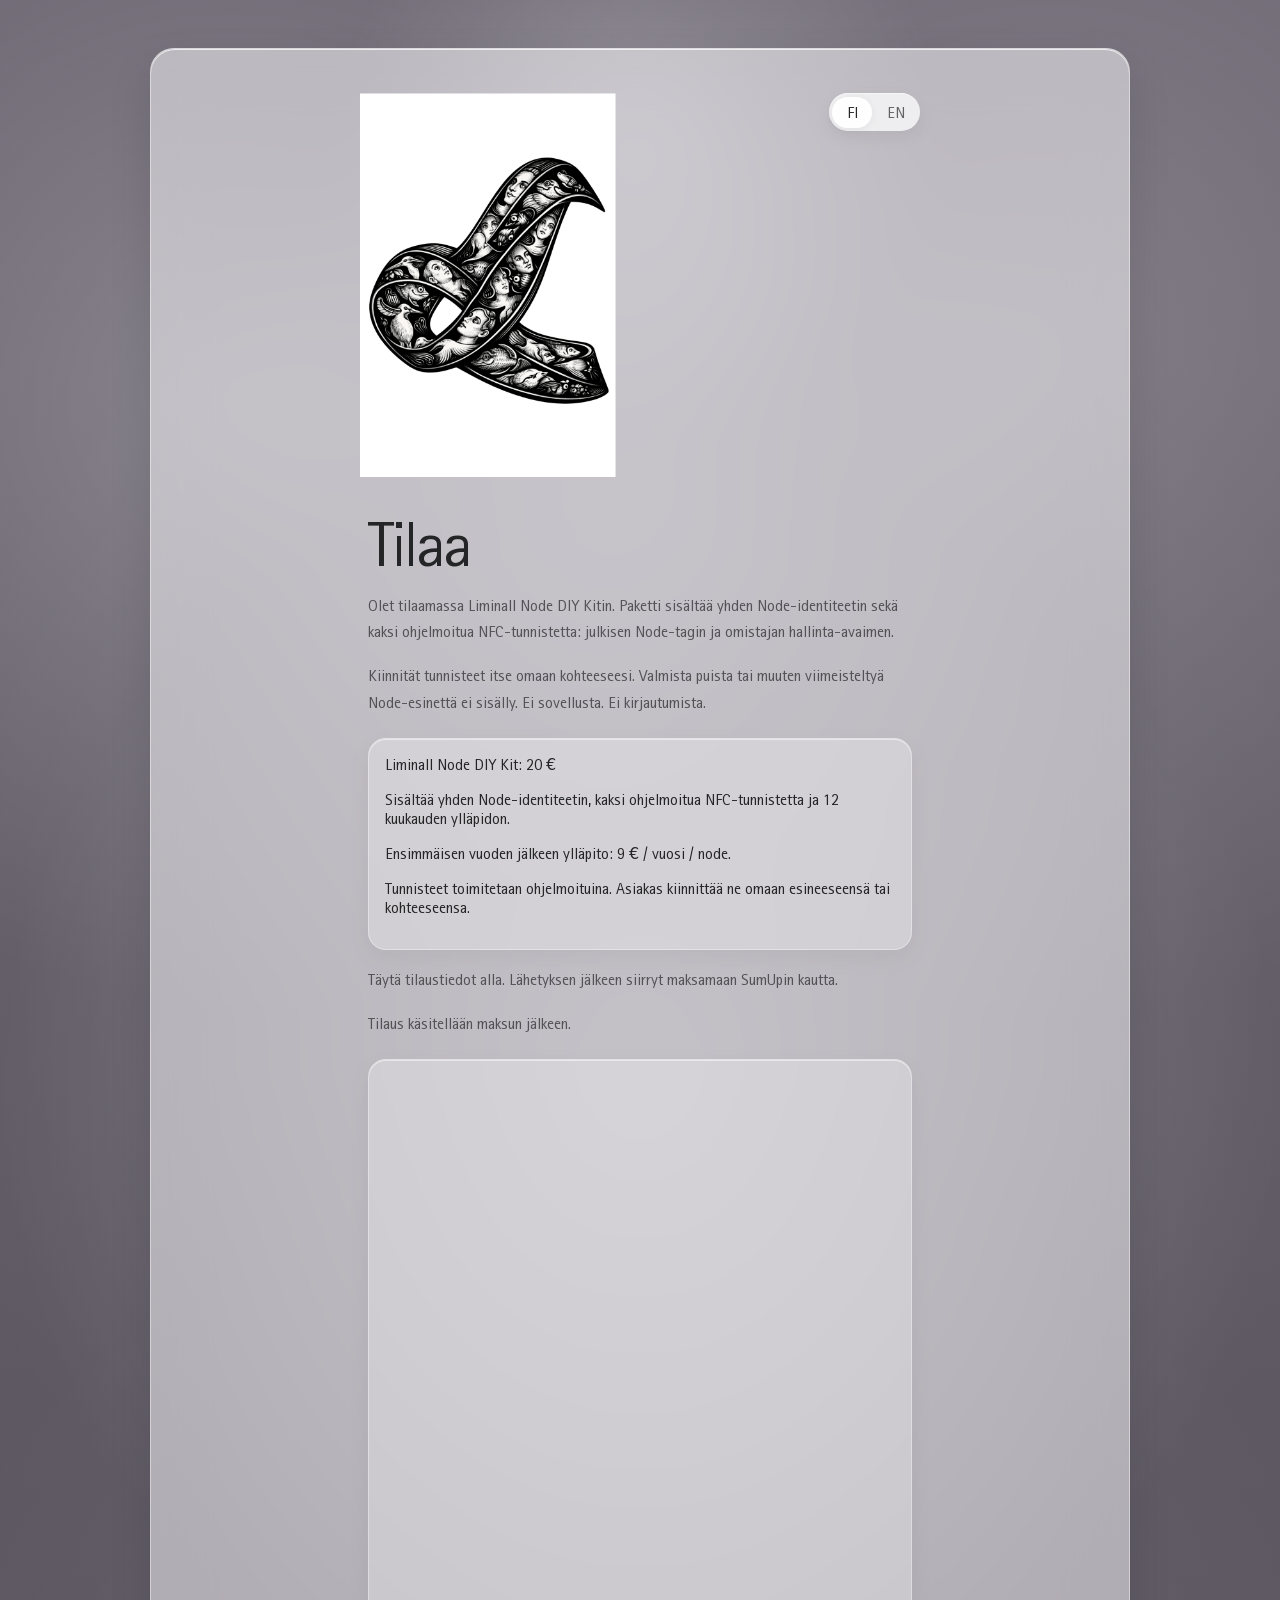
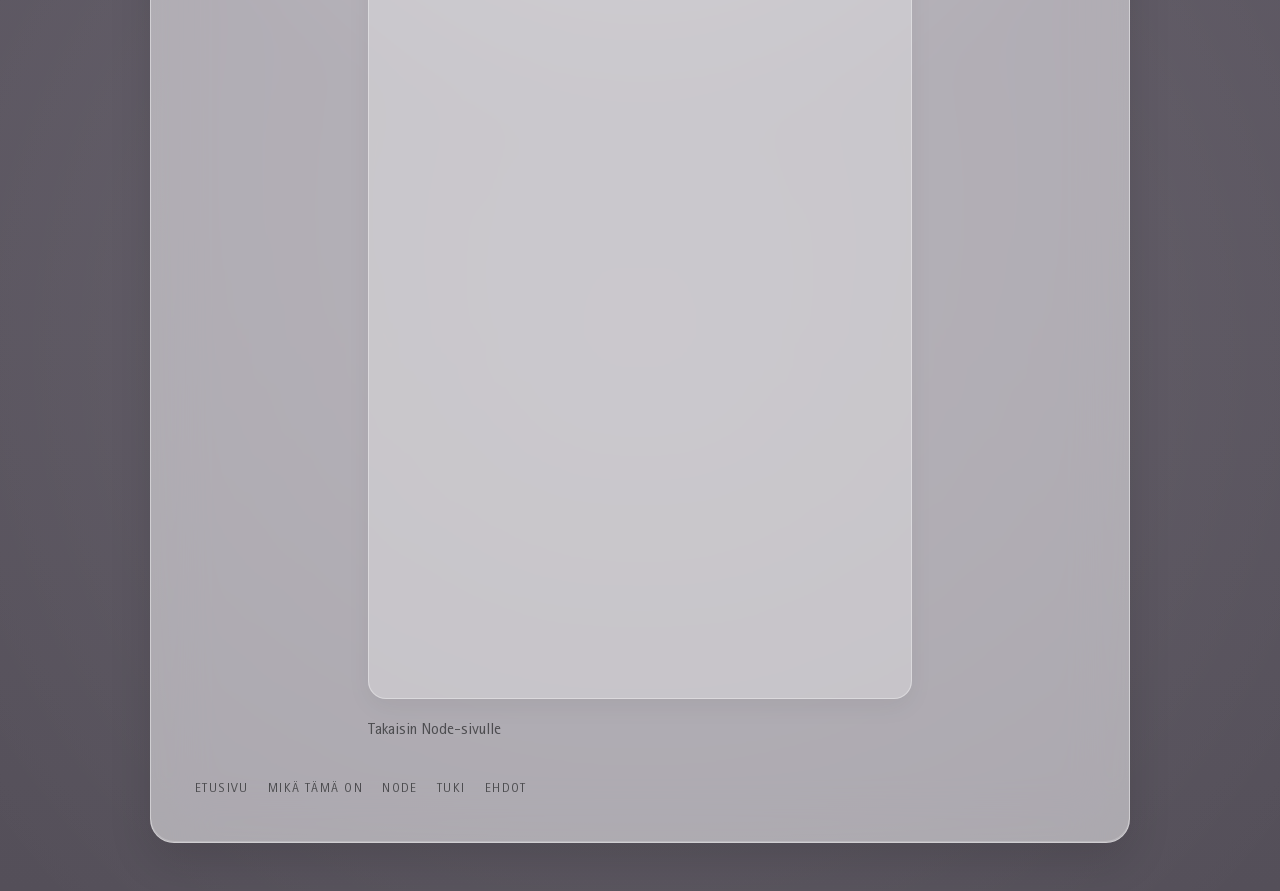
==== buy/index.html @ a6520df3 "Add Liminall Node DIY Kit order flow" ====
<!DOCTYPE html>
<html lang="fi" data-lang="fi">
<head>
  <meta charset="UTF-8">
  <meta name="viewport" content="width=device-width, initial-scale=1.0">
  <title>Liminall | Tilaa</title>
  <meta name="description" content="Tilaa Liminall Node DIY Kit ja jatka maksamiseen SumUpin kautta.">
  <link rel="stylesheet" href="/style.css">
</head>
<body>
  <div class="page-shell">
    <div class="page">
      <main class="panel">
        <div class="panel-top">
          <a class="mark" href="/" aria-label="Liminall">
            <img src="/images/logo.svg" alt="Liminall">
          </a>

          <div class="lang-switch" aria-label="Language switch">
            <button type="button" data-set-lang="fi" aria-pressed="true">FI</button>
            <button type="button" data-set-lang="en" aria-pressed="false">EN</button>
          </div>
        </div>

        <div class="hero-copy">
          <h1>
            <span data-lang="fi">Tilaa</span>
            <span data-lang="en">Order</span>
          </h1>

          <p class="summary">
            <span data-lang="fi">Olet tilaamassa Liminall Node DIY Kitin. Paketti sisältää yhden Node-identiteetin sekä kaksi ohjelmoitua NFC-tunnistetta: julkisen Node-tagin ja omistajan hallinta-avaimen.</span>
            <span data-lang="en">You are ordering the Liminall Node DIY Kit. The kit includes one Node identity and two programmed NFC tags: a public Node tag and an owner control tag.</span>
          </p>

          <p class="summary">
            <span data-lang="fi">Kiinnität tunnisteet itse omaan kohteeseesi. Valmista puista tai muuten viimeisteltyä Node-esinettä ei sisälly. Ei sovellusta. Ei kirjautumista.</span>
            <span data-lang="en">You attach the tags yourself to your own object. No finished wooden or otherwise completed Node object is included. No app. No login.</span>
          </p>

          <div class="order-summary">
            <p class="price-line">
              <span data-lang="fi">Liminall Node DIY Kit: 20 €</span>
              <span data-lang="en">Liminall Node DIY Kit: €20</span>
            </p>

            <p class="inclusion-line">
              <span data-lang="fi">Sisältää yhden Node-identiteetin, kaksi ohjelmoitua NFC-tunnistetta ja 12 kuukauden ylläpidon.</span>
              <span data-lang="en">Includes one Node identity, two programmed NFC tags, and 12 months of upkeep.</span>
            </p>

            <p>
              <span data-lang="fi">Ensimmäisen vuoden jälkeen ylläpito: 9 € / vuosi / node.</span>
              <span data-lang="en">After the first year, upkeep: €9 / year / node.</span>
            </p>

            <p>
              <span data-lang="fi">Tunnisteet toimitetaan ohjelmoituina. Asiakas kiinnittää ne omaan esineeseensä tai kohteeseensa.</span>
              <span data-lang="en">The tags are delivered pre-programmed. The customer attaches them to their own object or target item.</span>
            </p>
          </div>

          <p class="form-note">
            <span data-lang="fi">Täytä tilaustiedot alla. Lähetyksen jälkeen siirryt maksamaan SumUpin kautta.</span>
            <span data-lang="en">Fill in the order details below. After submission, you will continue to payment through SumUp.</span>
          </p>

          <p class="form-note">
            <span data-lang="fi">Tilaus käsitellään maksun jälkeen.</span>
            <span data-lang="en">The order is processed after payment.</span>
          </p>

          <div class="order-form">
            <iframe data-tally-src="https://tally.so/embed/oblXdV?alignLeft=1&hideTitle=1&transparentBackground=1&dynamicHeight=1" loading="lazy" width="100%" height="1206" frameborder="0" marginheight="0" marginwidth="0" title="Liminall Node DIY Kit"></iframe>
          </div>

          <p>
            <a class="secondary-link" href="/node/">
              <span data-lang="fi">Takaisin Node-sivulle</span>
              <span data-lang="en">Back to the Node page</span>
            </a>
          </p>
        </div>

        <nav class="site-nav" aria-label="Primary">
          <a href="/">
            <span data-lang="fi">Etusivu</span>
            <span data-lang="en">Home</span>
          </a>
          <a href="/what/">
            <span data-lang="fi">Mikä tämä on</span>
            <span data-lang="en">What is this</span>
          </a>
          <a href="/node/">
            <span data-lang="fi">Node</span>
            <span data-lang="en">Node</span>
          </a>
          <a href="/support/">
            <span data-lang="fi">Tuki</span>
            <span data-lang="en">Support</span>
          </a>
          <a href="/terms/">
            <span data-lang="fi">Ehdot</span>
            <span data-lang="en">Terms</span>
          </a>
        </nav>
      </main>
    </div>
  </div>

  <script>
    const root = document.documentElement;
    const buttons = document.querySelectorAll("[data-set-lang]");

    function setLang(lang) {
      root.lang = lang;
      root.dataset.lang = lang;
      buttons.forEach((button) => {
        button.setAttribute("aria-pressed", String(button.dataset.setLang === lang));
      });
    }

    setLang("fi");

    buttons.forEach((button) => {
      button.addEventListener("click", () => setLang(button.dataset.setLang));
    });
  </script>

  <script>
    var d = document;
    var w = "https://tally.so/widgets/embed.js";
    var v = function () {
      if (typeof Tally !== "undefined") {
        Tally.loadEmbeds();
      } else {
        d.querySelectorAll("iframe[data-tally-src]:not([src])").forEach(function (e) {
          e.src = e.dataset.tallySrc;
        });
      }
    };

    if (typeof Tally !== "undefined") {
      v();
    } else if (d.querySelector('script[src="' + w + '"]') == null) {
      var s = d.createElement("script");
      s.src = w;
      s.onload = v;
      s.onerror = v;
      d.body.appendChild(s);
    }
  </script>
</body>
</html>
---- style.css ----
:root {
  --bg-top: #6a6470;
  --bg-bottom: #544f59;
  --fog: rgba(255, 255, 255, 0.22);
  --fog-soft: rgba(255, 255, 255, 0.12);
  --panel: rgba(255, 255, 255, 0.5);
  --panel-edge: rgba(255, 255, 255, 0.42);
  --text: #242526;
  --muted: rgba(36, 37, 38, 0.7);
  --line: rgba(36, 37, 38, 0.12);
  --line-strong: rgba(36, 37, 38, 0.22);
  --shadow: 0 18px 44px rgba(0, 0, 0, 0.12);
  --max-width: 980px;
}

@font-face {
  font-family: "Rotis";
  src:
    local("Rotis"),
    url("/fonts/RotisSansSerif.woff") format("woff");
  font-style: normal;
  font-weight: 400;
  font-display: swap;
}

* {
  box-sizing: border-box;
}

html,
body {
  min-height: 100%;
}

html {
  background:
    radial-gradient(circle at 18% 16%, rgba(255, 255, 255, 0.22), transparent 26%),
    radial-gradient(circle at 82% 14%, rgba(255, 255, 255, 0.18), transparent 28%),
    radial-gradient(circle at 50% 44%, rgba(255, 255, 255, 0.2), transparent 42%),
    radial-gradient(circle at 50% 78%, rgba(255, 255, 255, 0.1), transparent 40%),
    radial-gradient(circle at 50% 38%, rgba(255, 255, 255, 0.08), transparent 46%),
    linear-gradient(180deg, var(--bg-top) 0%, var(--bg-bottom) 100%);
}

body {
  margin: 0;
  color: var(--text);
  font-family: "Rotis", system-ui, sans-serif;
  background: transparent;
}

body::before {
  content: "";
  position: fixed;
  inset: 0;
  pointer-events: none;
  background:
    radial-gradient(circle at 50% 14%, var(--fog), transparent 30%),
    radial-gradient(circle at 50% 50%, var(--fog-soft), transparent 56%);
  opacity: 1;
}

a,
button {
  color: inherit;
}

a {
  text-decoration: none;
}

button {
  font: inherit;
  appearance: none;
  -webkit-appearance: none;
  background: transparent;
  border: 0;
  margin: 0;
  padding: 0;
  cursor: pointer;
}

img {
  display: block;
  max-width: 100%;
}

[data-lang]:not(html) {
  display: none;
}

html[data-lang="fi"] [data-lang="fi"] {
  display: inline;
}

html[data-lang="en"] [data-lang="en"] {
  display: inline;
}

html[data-lang="fi"] h1 > [data-lang="fi"],
html[data-lang="en"] h1 > [data-lang="en"],
html[data-lang="fi"] .lead-line > [data-lang="fi"],
html[data-lang="en"] .lead-line > [data-lang="en"],
html[data-lang="fi"] .hero-copy h2 > [data-lang="fi"],
html[data-lang="en"] .hero-copy h2 > [data-lang="en"],
html[data-lang="fi"] .summary > [data-lang="fi"],
html[data-lang="en"] .summary > [data-lang="en"],
html[data-lang="fi"] .hero-copy > p > [data-lang="fi"],
html[data-lang="en"] .hero-copy > p > [data-lang="en"],
html[data-lang="fi"] .site-nav a > [data-lang="fi"],
html[data-lang="en"] .site-nav a > [data-lang="en"] {
  display: inline;
}

html[data-lang="fi"] h1 > [data-lang="fi"],
html[data-lang="en"] h1 > [data-lang="en"],
html[data-lang="fi"] .lead-line > [data-lang="fi"],
html[data-lang="en"] .lead-line > [data-lang="en"],
html[data-lang="fi"] .hero-copy h2 > [data-lang="fi"],
html[data-lang="en"] .hero-copy h2 > [data-lang="en"],
html[data-lang="fi"] .summary > [data-lang="fi"],
html[data-lang="en"] .summary > [data-lang="en"],
html[data-lang="fi"] .hero-copy > p > [data-lang="fi"],
html[data-lang="en"] .hero-copy > p > [data-lang="en"] {
  display: block;
}

.page-shell {
  min-height: 100vh;
  display: flex;
  align-items: center;
  justify-content: center;
  padding: clamp(1.5rem, 4vw, 3rem);
  position: relative;
  z-index: 1;
}

.page {
  width: min(100%, var(--max-width));
}

.panel {
  position: relative;
  display: grid;
  gap: clamp(1.8rem, 4vh, 2.5rem);
  padding: clamp(1.5rem, 4vw, 2.75rem);
  border-radius: 24px;
  background: var(--panel);
  border: 1px solid var(--panel-edge);
  box-shadow: var(--shadow);
  backdrop-filter: blur(28px) saturate(140%);
  -webkit-backdrop-filter: blur(28px) saturate(140%);
}

.panel::before {
  content: "";
  position: absolute;
  inset: 0;
  border-radius: inherit;
  box-shadow:
    inset 0 1px 0 rgba(255, 255, 255, 0.72),
    inset 0 -1px 0 rgba(255, 255, 255, 0.18);
  pointer-events: none;
}

.panel-top {
  display: flex;
  align-items: flex-start;
  justify-content: space-between;
  gap: 1rem;
  width: min(35rem, 100%);
  margin-inline: auto;
}

.mark {
  display: inline-flex;
  align-items: center;
  width: min(16rem, 52vw);
}

.mark img {
  width: 100%;
  height: auto;
}

.lang-switch {
  display: inline-flex;
  align-items: center;
  gap: 0.28rem;
  padding: 0.22rem;
  border-radius: 999px;
  background: rgba(255, 255, 255, 0.74);
  box-shadow:
    0 6px 18px rgba(0, 0, 0, 0.06),
    inset 0 1px 0 rgba(255, 255, 255, 0.5);
}

.lang-switch button {
  min-width: 2.5rem;
  padding: 0.38rem 0.62rem;
  border-radius: 999px;
  color: var(--muted);
  transition:
    color 160ms ease,
    background-color 160ms ease,
    box-shadow 160ms ease;
}

.lang-switch button[aria-pressed="true"] {
  color: var(--text);
  background: rgba(255, 255, 255, 0.94);
  box-shadow: 0 2px 10px rgba(0, 0, 0, 0.06);
}

.lang-switch button:hover,
.lang-switch button:focus-visible {
  color: var(--text);
}

.hero-copy {
  width: min(34rem, 100%);
  margin-inline: auto;
}

h1 {
  margin: 0;
  font-size: clamp(2.5rem, 5vw, 4.3rem);
  font-weight: 400;
  line-height: 0.98;
  letter-spacing: -0.045em;
  text-wrap: balance;
}

.lead-line {
  width: 100%;
  max-width: 34rem;
  margin: 1.35rem 0 0;
  color: var(--text);
  font-size: clamp(1.28rem, 2.1vw, 1.55rem);
  font-weight: 400;
  line-height: 1.24;
  letter-spacing: -0.015em;
}

.narrative-block {
  width: min(31.5rem, 100%);
  margin: 2.6rem 0 0;
  padding-left: 0.85rem;
}

.narrative-block h2 {
  margin: 0;
  font-size: 1rem;
  font-weight: 400;
  line-height: 1.3;
  letter-spacing: 0.02em;
  color: var(--text);
}

.narrative-block > p {
  width: 100%;
  margin: 0.85rem 0 0;
  color: var(--muted);
  line-height: 1.64;
}

.summary {
  width: 100%;
  max-width: 34rem;
  margin: 1.35rem 0 0;
  color: var(--muted);
  line-height: 1.68;
}

.hero-copy > p {
  width: 100%;
  max-width: 34rem;
  margin: 1.05rem 0 0;
  color: var(--muted);
  line-height: 1.68;
}

.narrative-block > .soft-emphasis {
  margin-top: 1.1rem;
  padding-top: 0.7rem;
  border-top: 1px solid rgba(36, 37, 38, 0.08);
  color: var(--text);
  font-size: clamp(1.28rem, 2.1vw, 1.55rem);
  font-weight: 400;
  line-height: 1.24;
  letter-spacing: -0.015em;
}

.hero-copy > .price-line {
  color: var(--text);
  font-weight: 400;
  line-height: 1.4;
  letter-spacing: 0.01em;
}

.hero-copy > .inclusion-line {
  color: var(--muted);
  line-height: 1.52;
}

.pricing-cluster {
  width: 100%;
  max-width: 34rem;
}

.pricing-cluster::before {
  content: "";
  display: block;
  width: 100%;
  border-top: 1px solid var(--line);
  margin: 1rem 0;
}

.pricing-cluster > p {
  margin: 0;
}

.pricing-cluster > .price-line + .inclusion-line {
  margin-top: 0.3rem;
}

.panel:not(:has(.pricing-cluster)) > .hero-copy > h2 + .price-line {
  margin-top: 2.35rem;
  padding-top: 0.95rem;
  border-top: 1px solid var(--line);
}

.panel:not(:has(.pricing-cluster)) > .hero-copy > h2 + .price-line + .inclusion-line {
  margin-top: 0.3rem;
  margin-bottom: 0.45rem;
}

.hero-copy > .inclusion-line + p {
  margin-top: 0.65rem;
}

.hero-copy > .price-line + .inclusion-line + p + p {
  margin-top: 0.45rem;
}

.nav-divider {
  width: min(35rem, 100%);
  margin-inline: auto;
}

.nav-divider::before {
  content: "";
  display: block;
  width: 100%;
  border-top: 1px solid var(--line);
  margin-bottom: 0.7rem;
}

.site-nav {
  display: flex;
  align-items: center;
  gap: 1.2rem;
  flex-wrap: wrap;
  width: 100%;
  margin-inline: 0;
  padding-top: 0;
  font-size: 0.8rem;
  letter-spacing: 0.11em;
  text-transform: uppercase;
  color: var(--muted);
}

.site-nav a {
  padding-bottom: 0.14rem;
  border-bottom: 1px solid transparent;
  transition:
    color 160ms ease,
    border-color 160ms ease;
}

.site-nav a:hover,
.site-nav a:focus-visible {
  color: var(--text);
  border-color: var(--line-strong);
}

.cta-link {
  display: inline-flex;
  align-items: center;
  justify-content: center;
  min-height: 2.75rem;
  padding: 0.7rem 1rem;
  border-radius: 999px;
  color: var(--text);
  background: rgba(255, 255, 255, 0.74);
  border: 1px solid rgba(255, 255, 255, 0.5);
  box-shadow:
    0 10px 24px rgba(0, 0, 0, 0.08),
    inset 0 1px 0 rgba(255, 255, 255, 0.56);
  transition:
    background-color 160ms ease,
    border-color 160ms ease,
    box-shadow 160ms ease,
    transform 160ms ease;
}

.cta-link:hover,
.cta-link:focus-visible {
  background: rgba(255, 255, 255, 0.86);
  border-color: rgba(255, 255, 255, 0.72);
  box-shadow:
    0 12px 28px rgba(0, 0, 0, 0.1),
    inset 0 1px 0 rgba(255, 255, 255, 0.7);
  transform: translateY(-1px);
}

.order-summary,
.order-form {
  width: 100%;
  max-width: 34rem;
  margin-top: 1.35rem;
  padding: 1rem;
  border-radius: 18px;
  background: rgba(255, 255, 255, 0.3);
  border: 1px solid rgba(255, 255, 255, 0.34);
  box-shadow:
    inset 0 1px 0 rgba(255, 255, 255, 0.48),
    0 8px 24px rgba(0, 0, 0, 0.05);
}

.order-summary > :first-child,
.order-form > :first-child {
  margin-top: 0;
}

.order-form {
  display: grid;
  gap: 0.9rem;
}

.form-row {
  display: grid;
  gap: 0.35rem;
}

.form-row label {
  color: var(--text);
  font-size: 0.94rem;
  line-height: 1.4;
}

.form-row input,
.form-row textarea,
.form-row select {
  width: 100%;
  padding: 0.78rem 0.92rem;
  color: var(--text);
  font: inherit;
  line-height: 1.5;
  background: rgba(255, 255, 255, 0.82);
  border: 1px solid rgba(36, 37, 38, 0.12);
  border-radius: 14px;
  outline: none;
  box-shadow:
    inset 0 1px 0 rgba(255, 255, 255, 0.5),
    0 2px 10px rgba(0, 0, 0, 0.04);
  transition:
    border-color 160ms ease,
    box-shadow 160ms ease,
    background-color 160ms ease;
}

.form-row textarea {
  min-height: 7.5rem;
  resize: vertical;
}

.form-row input:focus,
.form-row textarea:focus,
.form-row select:focus {
  background: rgba(255, 255, 255, 0.94);
  border-color: var(--line-strong);
  box-shadow:
    inset 0 1px 0 rgba(255, 255, 255, 0.62),
    0 0 0 3px rgba(255, 255, 255, 0.22);
}

.form-note,
.success-note {
  width: 100%;
  max-width: 34rem;
  margin: 1rem 0 0;
  color: var(--muted);
  line-height: 1.64;
}

.success-note {
  color: var(--text);
}

.secondary-link {
  display: inline-flex;
  align-items: center;
  color: var(--muted);
  border-bottom: 1px solid transparent;
  transition:
    color 160ms ease,
    border-color 160ms ease;
}

.secondary-link:hover,
.secondary-link:focus-visible {
  color: var(--text);
  border-color: var(--line-strong);
}

@media (max-width: 720px) {
  .page-shell {
    padding: 1rem;
  }

  .panel {
    gap: 1.5rem;
    padding: 1.25rem;
  }

  .panel-top {
    flex-direction: column;
    align-items: flex-start;
  }

  .mark {
    width: min(13.5rem, 58vw);
  }

  .hero-copy {
    width: min(24rem, 100%);
  }

  .site-nav {
    gap: 0.9rem;
  }

  .order-summary,
  .order-form {
    padding: 0.9rem;
  }
}
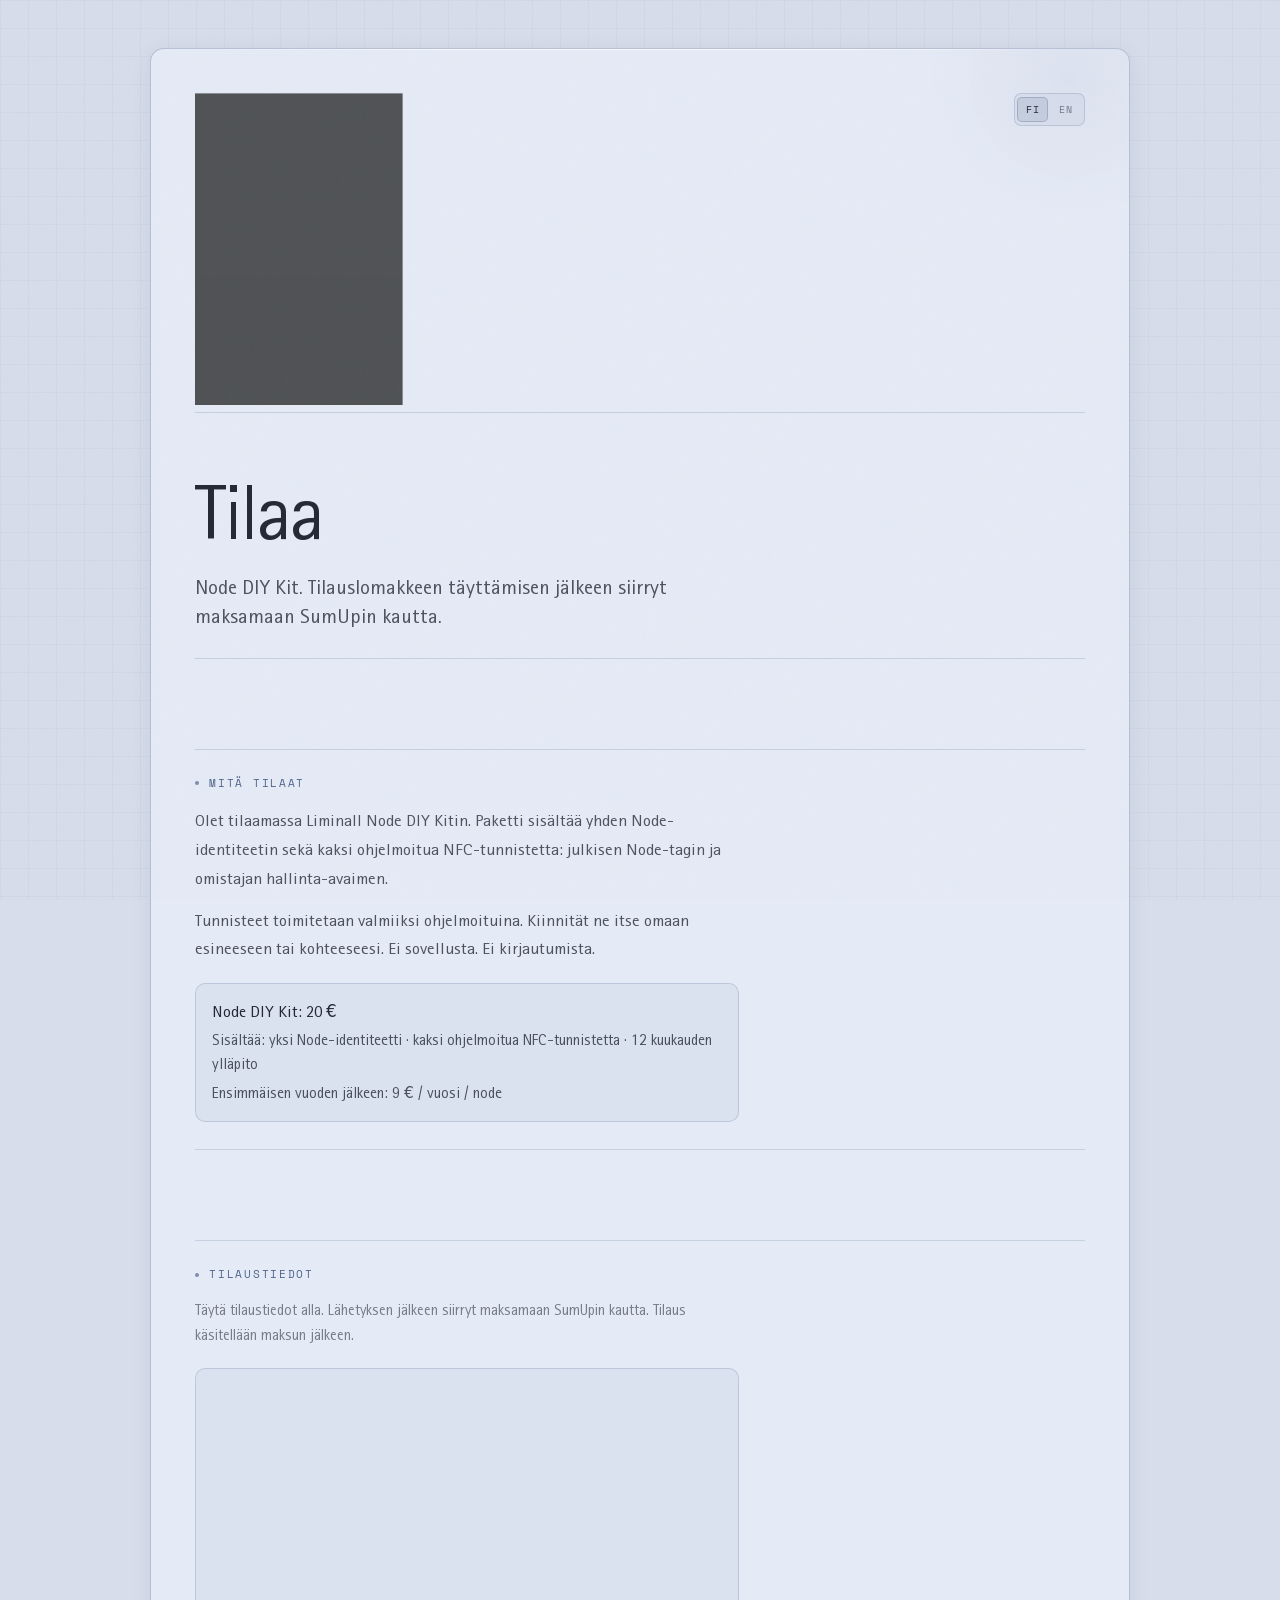
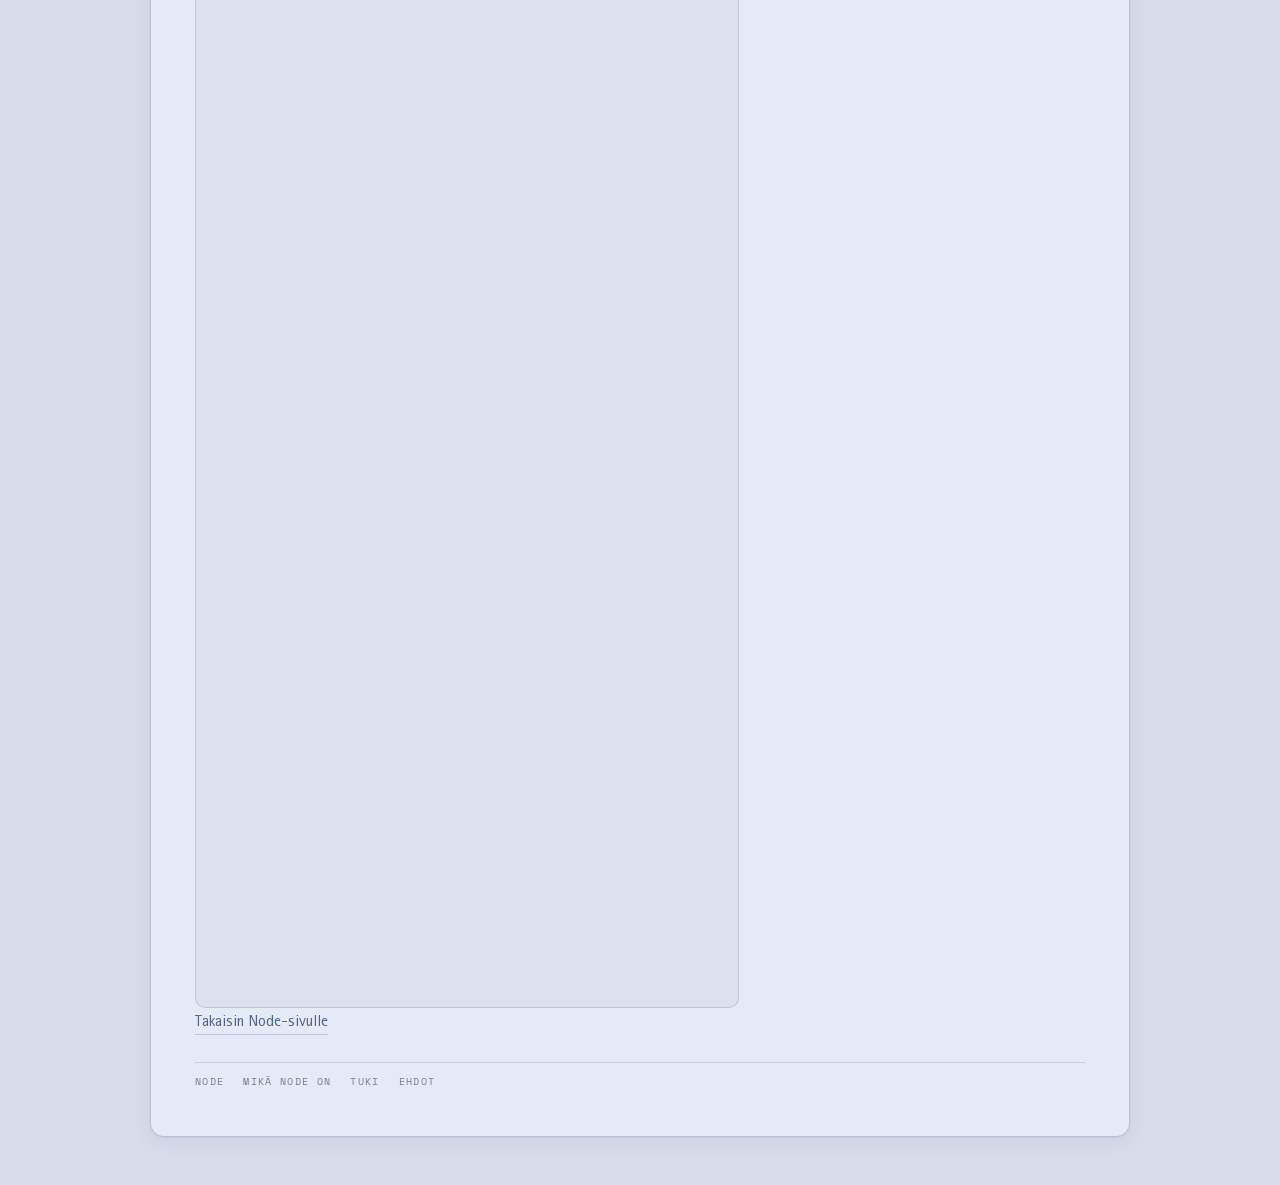
==== commit 97d4d18b: "Rewrite all pages: Node-first identity, new structure, Space Mono loaded All 8 pages rewritten with " ====
--- a/buy/index.html
+++ b/buy/index.html
@@ -3,97 +3,101 @@
 <head>
   <meta charset="UTF-8">
   <meta name="viewport" content="width=device-width, initial-scale=1.0">
-  <title>Liminall | Tilaa</title>
-  <meta name="description" content="Tilaa Liminall Node DIY Kit ja jatka maksamiseen SumUpin kautta.">
+  <title>Liminall | Tilaa Node DIY Kit</title>
+  <meta name="description" content="Tilaa Liminall Node DIY Kit — 20 €. Yksi Node-identiteetti, kaksi ohjelmoitua NFC-tunnistetta, 12 kk ylläpito.">
+  <link rel="canonical" href="https://liminall.fi/buy/">
+  <link rel="preconnect" href="https://fonts.googleapis.com">
+  <link rel="preconnect" href="https://fonts.gstatic.com" crossorigin>
+  <link href="https://fonts.googleapis.com/css2?family=Space+Mono&display=swap" rel="stylesheet">
   <link rel="stylesheet" href="/style.css">
+  <script type="text/javascript">
+    (function(c,l,a,r,i,t,y){
+        c[a]=c[a]||function(){(c[a].q=c[a].q||[]).push(arguments)};
+        t=l.createElement(r);t.async=1;t.src="https://www.clarity.ms/tag/"+i;
+        y=l.getElementsByTagName(r)[0];y.parentNode.insertBefore(t,y);
+    })(window, document, "clarity", "script", "vdme3nk2ix");
+  </script>
 </head>
 <body>
   <div class="page-shell">
     <div class="page">
       <main class="panel">
+
         <div class="panel-top">
           <a class="mark" href="/" aria-label="Liminall">
             <img src="/images/logo.svg" alt="Liminall">
           </a>
-
           <div class="lang-switch" aria-label="Language switch">
             <button type="button" data-set-lang="fi" aria-pressed="true">FI</button>
             <button type="button" data-set-lang="en" aria-pressed="false">EN</button>
           </div>
         </div>
 
-        <div class="hero-copy">
+        <div class="hero">
           <h1>
             <span data-lang="fi">Tilaa</span>
             <span data-lang="en">Order</span>
           </h1>
+          <p class="lead">
+            <span data-lang="fi">Node DIY Kit. Tilauslomakkeen täyttämisen jälkeen siirryt maksamaan SumUpin kautta.</span>
+            <span data-lang="en">Node DIY Kit. After filling in the order form, you continue to payment through SumUp.</span>
+          </p>
+        </div>
 
-          <p class="summary">
+        <div class="section">
+          <div class="sec-label">
+            <span data-lang="fi">Mitä tilaat</span>
+            <span data-lang="en">What you're ordering</span>
+          </div>
+          <p class="body-text">
             <span data-lang="fi">Olet tilaamassa Liminall Node DIY Kitin. Paketti sisältää yhden Node-identiteetin sekä kaksi ohjelmoitua NFC-tunnistetta: julkisen Node-tagin ja omistajan hallinta-avaimen.</span>
-            <span data-lang="en">You are ordering the Liminall Node DIY Kit. The kit includes one Node identity and two programmed NFC tags: a public Node tag and an owner control tag.</span>
+            <span data-lang="en">You are ordering the Liminall Node DIY Kit. The kit includes one Node identity and two programmed NFC tags: a public Node tag and an owner control key.</span>
           </p>
-
-          <p class="summary">
-            <span data-lang="fi">Kiinnität tunnisteet itse omaan kohteeseesi. Valmista puista tai muuten viimeisteltyä Node-esinettä ei sisälly. Ei sovellusta. Ei kirjautumista.</span>
-            <span data-lang="en">You attach the tags yourself to your own object. No finished wooden or otherwise completed Node object is included. No app. No login.</span>
+          <p class="body-text">
+            <span data-lang="fi">Tunnisteet toimitetaan valmiiksi ohjelmoituina. Kiinnität ne itse omaan esineeseen tai kohteeseesi. Ei sovellusta. Ei kirjautumista.</span>
+            <span data-lang="en">The tags are delivered pre-programmed. You attach them yourself to your own object or target. No app. No login.</span>
           </p>
-
           <div class="order-summary">
             <p class="price-line">
-              <span data-lang="fi">Liminall Node DIY Kit: 20 €</span>
-              <span data-lang="en">Liminall Node DIY Kit: €20</span>
+              <span data-lang="fi">Node DIY Kit: 20 €</span>
+              <span data-lang="en">Node DIY Kit: €20</span>
             </p>
-
             <p class="inclusion-line">
-              <span data-lang="fi">Sisältää yhden Node-identiteetin, kaksi ohjelmoitua NFC-tunnistetta ja 12 kuukauden ylläpidon.</span>
-              <span data-lang="en">Includes one Node identity, two programmed NFC tags, and 12 months of upkeep.</span>
+              <span data-lang="fi">Sisältää: yksi Node-identiteetti · kaksi ohjelmoitua NFC-tunnistetta · 12 kuukauden ylläpito</span>
+              <span data-lang="en">Includes: one Node identity · two programmed NFC tags · 12 months of upkeep</span>
             </p>
-
-            <p>
-              <span data-lang="fi">Ensimmäisen vuoden jälkeen ylläpito: 9 € / vuosi / node.</span>
-              <span data-lang="en">After the first year, upkeep: €9 / year / node.</span>
-            </p>
-
-            <p>
-              <span data-lang="fi">Tunnisteet toimitetaan ohjelmoituina. Asiakas kiinnittää ne omaan esineeseensä tai kohteeseensa.</span>
-              <span data-lang="en">The tags are delivered pre-programmed. The customer attaches them to their own object or target item.</span>
+            <p class="inclusion-line">
+              <span data-lang="fi">Ensimmäisen vuoden jälkeen: 9 € / vuosi / node</span>
+              <span data-lang="en">After the first year: €9 / year / node</span>
             </p>
           </div>
+        </div>
 
+        <div class="section" style="border-bottom: none; padding-bottom: 0;">
+          <div class="sec-label">
+            <span data-lang="fi">Tilaustiedot</span>
+            <span data-lang="en">Order details</span>
+          </div>
           <p class="form-note">
-            <span data-lang="fi">Täytä tilaustiedot alla. Lähetyksen jälkeen siirryt maksamaan SumUpin kautta.</span>
-            <span data-lang="en">Fill in the order details below. After submission, you will continue to payment through SumUp.</span>
+            <span data-lang="fi">Täytä tilaustiedot alla. Lähetyksen jälkeen siirryt maksamaan SumUpin kautta. Tilaus käsitellään maksun jälkeen.</span>
+            <span data-lang="en">Fill in the order details below. After submission, you continue to payment through SumUp. The order is processed after payment.</span>
           </p>
-
-          <p class="form-note">
-            <span data-lang="fi">Tilaus käsitellään maksun jälkeen.</span>
-            <span data-lang="en">The order is processed after payment.</span>
-          </p>
-
           <div class="order-form">
             <iframe data-tally-src="https://tally.so/embed/oblXdV?alignLeft=1&hideTitle=1&transparentBackground=1&dynamicHeight=1" loading="lazy" width="100%" height="1206" frameborder="0" marginheight="0" marginwidth="0" title="Liminall Node DIY Kit"></iframe>
           </div>
-
           <p>
             <a class="secondary-link" href="/node/">
               <span data-lang="fi">Takaisin Node-sivulle</span>
-              <span data-lang="en">Back to the Node page</span>
+              <span data-lang="en">Back to Node</span>
             </a>
           </p>
         </div>
 
         <nav class="site-nav" aria-label="Primary">
-          <a href="/">
-            <span data-lang="fi">Etusivu</span>
-            <span data-lang="en">Home</span>
-          </a>
+          <a href="/node/">Node</a>
           <a href="/what/">
-            <span data-lang="fi">Mikä tämä on</span>
-            <span data-lang="en">What is this</span>
-          </a>
-          <a href="/node/">
-            <span data-lang="fi">Node</span>
-            <span data-lang="en">Node</span>
+            <span data-lang="fi">Mikä Node on</span>
+            <span data-lang="en">What Node Is</span>
           </a>
           <a href="/support/">
             <span data-lang="fi">Tuki</span>
@@ -104,6 +108,7 @@
             <span data-lang="en">Terms</span>
           </a>
         </nav>
+
       </main>
     </div>
   </div>
@@ -111,20 +116,13 @@
   <script>
     const root = document.documentElement;
     const buttons = document.querySelectorAll("[data-set-lang]");
-
     function setLang(lang) {
       root.lang = lang;
       root.dataset.lang = lang;
-      buttons.forEach((button) => {
-        button.setAttribute("aria-pressed", String(button.dataset.setLang === lang));
-      });
+      buttons.forEach(b => b.setAttribute("aria-pressed", String(b.dataset.setLang === lang)));
     }
-
     setLang("fi");
-
-    buttons.forEach((button) => {
-      button.addEventListener("click", () => setLang(button.dataset.setLang));
-    });
+    buttons.forEach(b => b.addEventListener("click", () => setLang(b.dataset.setLang)));
   </script>
 
   <script>
@@ -139,15 +137,9 @@
         });
       }
     };
-
-    if (typeof Tally !== "undefined") {
-      v();
-    } else if (d.querySelector('script[src="' + w + '"]') == null) {
-      var s = d.createElement("script");
-      s.src = w;
-      s.onload = v;
-      s.onerror = v;
-      d.body.appendChild(s);
+    if (typeof Tally !== "undefined") { v(); }
+    else if (d.querySelector('script[src="' + w + '"]') == null) {
+      var s = d.createElement("script"); s.src = w; s.onload = v; s.onerror = v; d.body.appendChild(s);
     }
   </script>
 </body>
--- a/style.css
+++ b/style.css
@@ -1,130 +1,97 @@
-:root {
-  --bg-top: #6a6470;
-  --bg-bottom: #544f59;
-  --fog: rgba(255, 255, 255, 0.22);
-  --fog-soft: rgba(255, 255, 255, 0.12);
-  --panel: rgba(255, 255, 255, 0.5);
-  --panel-edge: rgba(255, 255, 255, 0.42);
-  --text: #242526;
-  --muted: rgba(36, 37, 38, 0.7);
-  --line: rgba(36, 37, 38, 0.12);
-  --line-strong: rgba(36, 37, 38, 0.22);
-  --shadow: 0 18px 44px rgba(0, 0, 0, 0.12);
-  --max-width: 980px;
-}
-
+/* ── FONTS ─────────────────────────────────────────── */
 @font-face {
   font-family: "Rotis";
-  src:
-    local("Rotis"),
-    url("/fonts/RotisSansSerif.woff") format("woff");
+  src: local("Rotis"), url("/fonts/RotisSansSerif.woff") format("woff");
   font-style: normal;
   font-weight: 400;
   font-display: swap;
 }
 
-* {
-  box-sizing: border-box;
-}
-
-html,
+/* ── TOKENS ─────────────────────────────────────────── */
+:root {
+  --bg:            #d7ddea;
+  --glass:         rgba(232,237,247,0.88);
+  --glass-hover:   rgba(232,237,247,0.96);
+  --border:        rgba(36,62,112,0.16);
+  --border-mid:    rgba(36,62,112,0.24);
+  --border-strong: rgba(36,62,112,0.38);
+  --text:          rgba(18,24,36,0.92);
+  --text-mid:      rgba(18,24,36,0.72);
+  --muted:         rgba(18,24,36,0.52);
+  --label:         rgba(36,62,112,0.78);
+  --accent:        rgba(36,62,112,0.9);
+  --pulse:         rgba(36,62,112,0.12);
+  --max-width:     980px;
+}
+
+/* ── RESET ───────────────────────────────────────────── */
+*, *::before, *::after { box-sizing: border-box; margin: 0; padding: 0; }
+
+/* ── BASE ────────────────────────────────────────────── */
+html, body { min-height: 100%; }
+html { background: var(--bg); }
 body {
-  min-height: 100%;
-}
-
-html {
-  background:
-    radial-gradient(circle at 18% 16%, rgba(255, 255, 255, 0.22), transparent 26%),
-    radial-gradient(circle at 82% 14%, rgba(255, 255, 255, 0.18), transparent 28%),
-    radial-gradient(circle at 50% 44%, rgba(255, 255, 255, 0.2), transparent 42%),
-    radial-gradient(circle at 50% 78%, rgba(255, 255, 255, 0.1), transparent 40%),
-    radial-gradient(circle at 50% 38%, rgba(255, 255, 255, 0.08), transparent 46%),
-    linear-gradient(180deg, var(--bg-top) 0%, var(--bg-bottom) 100%);
-}
-
-body {
-  margin: 0;
-  color: var(--text);
   font-family: "Rotis", system-ui, sans-serif;
-  background: transparent;
-}
-
+  color: var(--text);
+  line-height: 1.6;
+  -webkit-font-smoothing: antialiased;
+}
+a { color: inherit; text-decoration: none; }
+button { font: inherit; background: none; border: none; cursor: pointer; color: inherit; padding: 0; appearance: none; -webkit-appearance: none; }
+img { display: block; max-width: 100%; }
+
+/* ── BACKGROUND GRID ─────────────────────────────────── */
 body::before {
-  content: "";
+  content: '';
   position: fixed;
   inset: 0;
   pointer-events: none;
   background:
-    radial-gradient(circle at 50% 14%, var(--fog), transparent 30%),
-    radial-gradient(circle at 50% 50%, var(--fog-soft), transparent 56%);
-  opacity: 1;
-}
-
-a,
-button {
-  color: inherit;
-}
-
-a {
-  text-decoration: none;
-}
-
-button {
-  font: inherit;
-  appearance: none;
-  -webkit-appearance: none;
-  background: transparent;
-  border: 0;
-  margin: 0;
-  padding: 0;
-  cursor: pointer;
-}
-
-img {
-  display: block;
-  max-width: 100%;
-}
-
-[data-lang]:not(html) {
-  display: none;
-}
-
-html[data-lang="fi"] [data-lang="fi"] {
-  display: inline;
-}
-
-html[data-lang="en"] [data-lang="en"] {
-  display: inline;
-}
-
-html[data-lang="fi"] h1 > [data-lang="fi"],
-html[data-lang="en"] h1 > [data-lang="en"],
-html[data-lang="fi"] .lead-line > [data-lang="fi"],
-html[data-lang="en"] .lead-line > [data-lang="en"],
-html[data-lang="fi"] .hero-copy h2 > [data-lang="fi"],
-html[data-lang="en"] .hero-copy h2 > [data-lang="en"],
-html[data-lang="fi"] .summary > [data-lang="fi"],
-html[data-lang="en"] .summary > [data-lang="en"],
-html[data-lang="fi"] .hero-copy > p > [data-lang="fi"],
-html[data-lang="en"] .hero-copy > p > [data-lang="en"],
-html[data-lang="fi"] .site-nav a > [data-lang="fi"],
-html[data-lang="en"] .site-nav a > [data-lang="en"] {
-  display: inline;
-}
-
-html[data-lang="fi"] h1 > [data-lang="fi"],
-html[data-lang="en"] h1 > [data-lang="en"],
-html[data-lang="fi"] .lead-line > [data-lang="fi"],
-html[data-lang="en"] .lead-line > [data-lang="en"],
-html[data-lang="fi"] .hero-copy h2 > [data-lang="fi"],
-html[data-lang="en"] .hero-copy h2 > [data-lang="en"],
-html[data-lang="fi"] .summary > [data-lang="fi"],
-html[data-lang="en"] .summary > [data-lang="en"],
-html[data-lang="fi"] .hero-copy > p > [data-lang="fi"],
-html[data-lang="en"] .hero-copy > p > [data-lang="en"] {
-  display: block;
-}
-
+    linear-gradient(rgba(36,62,112,0.06) 1px, transparent 1px),
+    linear-gradient(90deg, rgba(36,62,112,0.06) 1px, transparent 1px);
+  background-size: 28px 28px;
+  opacity: 0.5;
+}
+
+/* ── GRAIN TEXTURE ───────────────────────────────────── */
+body::after {
+  content: '';
+  position: fixed;
+  inset: 0;
+  pointer-events: none;
+  z-index: 9999;
+  opacity: 0.03;
+  background-image: url("data:image/svg+xml,%3Csvg xmlns='http://www.w3.org/2000/svg' width='260' height='260'%3E%3Cfilter id='n'%3E%3CfeTurbulence type='fractalNoise' baseFrequency='0.78' numOctaves='4' stitchTiles='stitch'/%3E%3C/filter%3E%3Crect width='260' height='260' filter='url(%23n)'/%3E%3C/svg%3E");
+}
+
+/* ── NFC PULSE ───────────────────────────────────────── */
+.nfc-pulse {
+  position: fixed;
+  right: -12vw;
+  top: 50%;
+  transform: translateY(-50%);
+  width: min(58vw, 500px);
+  aspect-ratio: 1;
+  pointer-events: none;
+  z-index: 0;
+}
+.nfc-ring {
+  position: absolute;
+  inset: 0;
+  border-radius: 50%;
+  border: 1px solid var(--pulse);
+  animation: ring-out 7s ease-out infinite;
+}
+.nfc-ring:nth-child(2) { animation-delay: 2.33s; }
+.nfc-ring:nth-child(3) { animation-delay: 4.66s; }
+
+@keyframes ring-out {
+  0%   { transform: scale(0.28); opacity: 0.8; }
+  70%  { opacity: 0.25; }
+  100% { transform: scale(1.0); opacity: 0; }
+}
+
+/* ── SHELL ───────────────────────────────────────────── */
 .page-shell {
   min-height: 100vh;
   display: flex;
@@ -135,320 +102,340 @@
   z-index: 1;
 }
 
+/* ── PAGE WRAPPER ────────────────────────────────────── */
 .page {
   width: min(100%, var(--max-width));
-}
-
+  animation: emerge 0.85s cubic-bezier(0.22, 1, 0.36, 1) both;
+}
+
+@keyframes emerge {
+  from { opacity: 0; transform: translateY(12px); }
+  to   { opacity: 1; transform: translateY(0); }
+}
+
+/* ── PANEL ───────────────────────────────────────────── */
 .panel {
   position: relative;
   display: grid;
-  gap: clamp(1.8rem, 4vh, 2.5rem);
+  gap: clamp(1.5rem, 3vh, 2rem);
   padding: clamp(1.5rem, 4vw, 2.75rem);
-  border-radius: 24px;
-  background: var(--panel);
-  border: 1px solid var(--panel-edge);
-  box-shadow: var(--shadow);
-  backdrop-filter: blur(28px) saturate(140%);
-  -webkit-backdrop-filter: blur(28px) saturate(140%);
+  border-radius: 14px;
+  background: var(--glass);
+  border: 1px solid var(--border-mid);
+  box-shadow:
+    0 1px 2px rgba(36,62,112,0.06),
+    0 4px 20px rgba(36,62,112,0.08);
+  overflow: hidden;
 }
 
 .panel::before {
-  content: "";
+  content: '';
   position: absolute;
-  inset: 0;
-  border-radius: inherit;
-  box-shadow:
-    inset 0 1px 0 rgba(255, 255, 255, 0.72),
-    inset 0 -1px 0 rgba(255, 255, 255, 0.18);
+  top: 0; left: 0; right: 0;
+  height: 1px;
+  background: linear-gradient(90deg,
+    transparent 0%,
+    rgba(255,255,255,0.65) 30%,
+    rgba(255,255,255,0.65) 70%,
+    transparent 100%);
   pointer-events: none;
 }
 
+.panel::after {
+  content: '';
+  position: absolute;
+  top: -120px; right: -90px;
+  width: 300px; height: 300px;
+  border-radius: 50%;
+  background: radial-gradient(circle, rgba(36,62,112,0.05) 0%, transparent 68%);
+  pointer-events: none;
+}
+
+/* ── PANEL TOP BAR ───────────────────────────────────── */
 .panel-top {
   display: flex;
+  align-items: center;
+  justify-content: flex-end;
+  gap: 1rem;
+  padding-bottom: 0.45rem;
+  border-bottom: 1px solid var(--border);
+}
+
+.panel-top:has(.mark) {
   align-items: flex-start;
   justify-content: space-between;
-  gap: 1rem;
-  width: min(35rem, 100%);
-  margin-inline: auto;
-}
-
+}
+
+/* ── LOGO MARK ───────────────────────────────────────── */
 .mark {
   display: inline-flex;
   align-items: center;
-  width: min(16rem, 52vw);
-}
-
+  width: min(13rem, 46vw);
+  opacity: 0.88;
+  transition: opacity 160ms;
+}
+.mark:hover { opacity: 1; }
 .mark img {
   width: 100%;
   height: auto;
-}
-
+  filter: brightness(0) sepia(1) hue-rotate(195deg) saturate(0.6);
+  opacity: 0.75;
+}
+
+.mark-hero {
+  display: block;
+  width: min(20rem, 100%);
+  margin: 0 0 1.75rem;
+}
+.mark-hero img {
+  width: 100%;
+  height: auto;
+  filter: brightness(0) sepia(1) hue-rotate(195deg) saturate(0.6);
+  opacity: 0.75;
+}
+
+/* ── LANGUAGE SWITCH ─────────────────────────────────── */
 .lang-switch {
   display: inline-flex;
-  align-items: center;
-  gap: 0.28rem;
-  padding: 0.22rem;
-  border-radius: 999px;
-  background: rgba(255, 255, 255, 0.74);
-  box-shadow:
-    0 6px 18px rgba(0, 0, 0, 0.06),
-    inset 0 1px 0 rgba(255, 255, 255, 0.5);
-}
-
+  gap: 0.12rem;
+  padding: 0.17rem;
+  border: 1px solid var(--border);
+  border-radius: 7px;
+  background: rgba(36,62,112,0.04);
+}
 .lang-switch button {
-  min-width: 2.5rem;
-  padding: 0.38rem 0.62rem;
-  border-radius: 999px;
+  font-family: 'Space Mono', 'Courier New', monospace;
+  font-size: 0.62rem;
+  letter-spacing: 0.09em;
+  padding: 0.3rem 0.54rem;
+  border-radius: 5px;
   color: var(--muted);
-  transition:
-    color 160ms ease,
-    background-color 160ms ease,
-    box-shadow 160ms ease;
-}
-
+  transition: color 150ms, background 150ms, box-shadow 150ms;
+}
 .lang-switch button[aria-pressed="true"] {
   color: var(--text);
-  background: rgba(255, 255, 255, 0.94);
-  box-shadow: 0 2px 10px rgba(0, 0, 0, 0.06);
-}
-
-.lang-switch button:hover,
-.lang-switch button:focus-visible {
-  color: var(--text);
-}
-
+  background: rgba(36,62,112,0.10);
+  box-shadow: inset 0 0 0 1px rgba(36,62,112,0.22);
+}
+.lang-switch button:hover:not([aria-pressed="true"]) {
+  color: var(--text-mid);
+}
+
+/* ── HERO AREA ───────────────────────────────────────── */
 .hero-copy {
   width: min(34rem, 100%);
   margin-inline: auto;
 }
 
+.hero {
+  padding-top: clamp(1.75rem, 4vh, 3rem);
+  padding-bottom: clamp(1.5rem, 3vh, 2.25rem);
+  border-bottom: 1px solid var(--border);
+}
+
+/* ── HEADINGS ────────────────────────────────────────── */
 h1 {
-  margin: 0;
-  font-size: clamp(2.5rem, 5vw, 4.3rem);
-  font-weight: 400;
-  line-height: 0.98;
-  letter-spacing: -0.045em;
+  font-size: clamp(2.6rem, 6vw, 5.2rem);
+  font-weight: 400;
+  line-height: 0.97;
+  letter-spacing: -0.03em;
+  color: var(--text);
   text-wrap: balance;
 }
 
+/* Section labels — both old (.hero-copy h2) and new (.sec-label) */
+.hero-copy h2,
+.sec-label {
+  font-family: 'Space Mono', 'Courier New', monospace;
+  font-size: 0.66rem;
+  font-weight: 400;
+  letter-spacing: 0.16em;
+  text-transform: uppercase;
+  color: var(--label);
+  margin-top: clamp(2rem, 4vh, 3rem);
+  padding-top: clamp(1.5rem, 3vh, 2rem);
+  border-top: 1px solid var(--border);
+  display: flex;
+  align-items: center;
+  gap: 0.65rem;
+  line-height: 1.3;
+}
+
+.hero-copy h2::before,
+.sec-label::before {
+  content: '';
+  display: inline-block;
+  width: 4px;
+  height: 4px;
+  border-radius: 50%;
+  background: var(--accent);
+  opacity: 0.6;
+  flex-shrink: 0;
+}
+
+/* ── LEAD / INTRO TEXT ───────────────────────────────── */
 .lead-line {
-  width: 100%;
+  margin-top: clamp(1.2rem, 2.5vh, 1.75rem);
+  font-size: clamp(1.12rem, 1.75vw, 1.3rem);
+  font-weight: 400;
+  line-height: 1.38;
+  color: var(--text-mid);
   max-width: 34rem;
-  margin: 1.35rem 0 0;
-  color: var(--text);
-  font-size: clamp(1.28rem, 2.1vw, 1.55rem);
-  font-weight: 400;
-  line-height: 1.24;
-  letter-spacing: -0.015em;
-}
-
-.narrative-block {
-  width: min(31.5rem, 100%);
-  margin: 2.6rem 0 0;
-  padding-left: 0.85rem;
-}
-
-.narrative-block h2 {
-  margin: 0;
-  font-size: 1rem;
-  font-weight: 400;
-  line-height: 1.3;
-  letter-spacing: 0.02em;
-  color: var(--text);
-}
-
-.narrative-block > p {
-  width: 100%;
-  margin: 0.85rem 0 0;
-  color: var(--muted);
-  line-height: 1.64;
-}
-
-.summary {
-  width: 100%;
+}
+
+.lead {
+  margin-top: clamp(1.2rem, 2.5vh, 1.75rem);
+  font-size: clamp(1.12rem, 1.75vw, 1.3rem);
+  line-height: 1.38;
+  color: var(--text-mid);
   max-width: 34rem;
-  margin: 1.35rem 0 0;
-  color: var(--muted);
-  line-height: 1.68;
-}
-
-.hero-copy > p {
-  width: 100%;
+}
+
+/* ── SECTION HEADING ─────────────────────────────────── */
+.sec-heading {
+  font-size: clamp(1.45rem, 2.6vw, 2.1rem);
+  font-weight: 400;
+  line-height: 1.12;
+  letter-spacing: -0.02em;
+  color: var(--text);
+  margin-top: 0.65rem;
+  margin-bottom: 0.85rem;
+}
+
+/* ── BODY TEXT ───────────────────────────────────────── */
+.summary,
+.body-text {
+  font-size: clamp(0.98rem, 1.5vw, 1.06rem);
+  line-height: 1.70;
+  color: var(--text-mid);
   max-width: 34rem;
-  margin: 1.05rem 0 0;
-  color: var(--muted);
-  line-height: 1.68;
-}
-
-.narrative-block > .soft-emphasis {
+  margin-top: 1rem;
+}
+
+.summary + .summary,
+.body-text + .body-text { margin-top: 0.8rem; }
+
+/* Section wrapper */
+.section {
+  padding: clamp(1.5rem, 3vh, 2.1rem) 0;
+  border-bottom: 1px solid var(--border);
+}
+.section:last-of-type { border-bottom: none; }
+
+/* ── RENDERING LIST ──────────────────────────────────── */
+.r-list {
   margin-top: 1.1rem;
-  padding-top: 0.7rem;
-  border-top: 1px solid rgba(36, 37, 38, 0.08);
-  color: var(--text);
-  font-size: clamp(1.28rem, 2.1vw, 1.55rem);
-  font-weight: 400;
-  line-height: 1.24;
-  letter-spacing: -0.015em;
-}
-
-.hero-copy > .price-line {
-  color: var(--text);
+  border-top: 1px solid var(--border-mid);
+}
+.r-row {
+  display: grid;
+  grid-template-columns: 9.5rem 1fr;
+  gap: 1.5rem;
+  padding: 0.9rem 0;
+  border-bottom: 1px solid var(--border);
+  align-items: baseline;
+}
+.r-row:last-child { border-bottom: none; }
+.r-name {
+  font-family: 'Space Mono', 'Courier New', monospace;
+  font-size: 0.61rem;
+  letter-spacing: 0.13em;
+  text-transform: uppercase;
+  color: var(--label);
+  padding-top: 0.15rem;
+}
+.r-desc {
+  font-size: 0.95rem;
+  line-height: 1.62;
+  color: var(--text-mid);
+  margin-top: 0;
+}
+
+/* ── ENTRY LINKS ─────────────────────────────────────── */
+.entries {
+  display: grid;
+  grid-template-columns: repeat(auto-fill, minmax(185px, 1fr));
+  gap: 0.65rem;
+  margin-top: 1rem;
+}
+.entry-link {
+  display: flex;
+  flex-direction: column;
+  gap: 0.3rem;
+  padding: 1rem 1.15rem;
+  border: 1px solid var(--border);
+  border-radius: 10px;
+  background: transparent;
+  transition: background 200ms, border-color 200ms;
+}
+.entry-link:hover {
+  background: rgba(36,62,112,0.05);
+  border-color: var(--border-mid);
+}
+.entry-tag {
+  font-family: 'Space Mono', 'Courier New', monospace;
+  font-size: 0.59rem;
+  letter-spacing: 0.13em;
+  text-transform: uppercase;
+  color: var(--label);
+}
+.entry-title {
+  font-size: 1.06rem;
+  font-weight: 400;
+  color: var(--text);
+  line-height: 1.22;
+}
+
+/* ── PRICING ─────────────────────────────────────────── */
+.price-line {
+  color: var(--text);
+  font-size: 1.05rem;
   font-weight: 400;
   line-height: 1.4;
-  letter-spacing: 0.01em;
-}
-
-.hero-copy > .inclusion-line {
-  color: var(--muted);
-  line-height: 1.52;
+  margin-top: 1rem;
+}
+.inclusion-line {
+  color: var(--text-mid);
+  font-size: 0.97rem;
+  line-height: 1.55;
+  margin-top: 0.3rem;
 }
 
 .pricing-cluster {
   width: 100%;
   max-width: 34rem;
 }
-
 .pricing-cluster::before {
-  content: "";
+  content: '';
   display: block;
-  width: 100%;
-  border-top: 1px solid var(--line);
+  border-top: 1px solid var(--border);
   margin: 1rem 0;
 }
-
-.pricing-cluster > p {
-  margin: 0;
-}
-
-.pricing-cluster > .price-line + .inclusion-line {
-  margin-top: 0.3rem;
-}
-
-.panel:not(:has(.pricing-cluster)) > .hero-copy > h2 + .price-line {
-  margin-top: 2.35rem;
-  padding-top: 0.95rem;
-  border-top: 1px solid var(--line);
-}
-
-.panel:not(:has(.pricing-cluster)) > .hero-copy > h2 + .price-line + .inclusion-line {
-  margin-top: 0.3rem;
-  margin-bottom: 0.45rem;
-}
-
-.hero-copy > .inclusion-line + p {
-  margin-top: 0.65rem;
-}
-
-.hero-copy > .price-line + .inclusion-line + p + p {
-  margin-top: 0.45rem;
-}
-
-.nav-divider {
-  width: min(35rem, 100%);
-  margin-inline: auto;
-}
-
-.nav-divider::before {
-  content: "";
-  display: block;
-  width: 100%;
-  border-top: 1px solid var(--line);
-  margin-bottom: 0.7rem;
-}
-
-.site-nav {
-  display: flex;
-  align-items: center;
-  gap: 1.2rem;
-  flex-wrap: wrap;
-  width: 100%;
-  margin-inline: 0;
-  padding-top: 0;
-  font-size: 0.8rem;
-  letter-spacing: 0.11em;
-  text-transform: uppercase;
-  color: var(--muted);
-}
-
-.site-nav a {
-  padding-bottom: 0.14rem;
-  border-bottom: 1px solid transparent;
-  transition:
-    color 160ms ease,
-    border-color 160ms ease;
-}
-
-.site-nav a:hover,
-.site-nav a:focus-visible {
-  color: var(--text);
-  border-color: var(--line-strong);
-}
-
-.cta-link {
-  display: inline-flex;
-  align-items: center;
-  justify-content: center;
-  min-height: 2.75rem;
-  padding: 0.7rem 1rem;
-  border-radius: 999px;
-  color: var(--text);
-  background: rgba(255, 255, 255, 0.74);
-  border: 1px solid rgba(255, 255, 255, 0.5);
-  box-shadow:
-    0 10px 24px rgba(0, 0, 0, 0.08),
-    inset 0 1px 0 rgba(255, 255, 255, 0.56);
-  transition:
-    background-color 160ms ease,
-    border-color 160ms ease,
-    box-shadow 160ms ease,
-    transform 160ms ease;
-}
-
-.cta-link:hover,
-.cta-link:focus-visible {
-  background: rgba(255, 255, 255, 0.86);
-  border-color: rgba(255, 255, 255, 0.72);
-  box-shadow:
-    0 12px 28px rgba(0, 0, 0, 0.1),
-    inset 0 1px 0 rgba(255, 255, 255, 0.7);
-  transform: translateY(-1px);
-}
-
+.pricing-cluster > p { margin: 0; }
+.pricing-cluster > .price-line + .inclusion-line { margin-top: 0.3rem; }
+
+/* ── ORDER BLOCKS ────────────────────────────────────── */
 .order-summary,
 .order-form {
   width: 100%;
   max-width: 34rem;
-  margin-top: 1.35rem;
+  margin-top: 1.25rem;
   padding: 1rem;
-  border-radius: 18px;
-  background: rgba(255, 255, 255, 0.3);
-  border: 1px solid rgba(255, 255, 255, 0.34);
-  box-shadow:
-    inset 0 1px 0 rgba(255, 255, 255, 0.48),
-    0 8px 24px rgba(0, 0, 0, 0.05);
-}
-
+  border-radius: 10px;
+  background: rgba(36,62,112,0.05);
+  border: 1px solid var(--border);
+}
 .order-summary > :first-child,
-.order-form > :first-child {
-  margin-top: 0;
-}
-
-.order-form {
-  display: grid;
-  gap: 0.9rem;
-}
-
-.form-row {
-  display: grid;
-  gap: 0.35rem;
-}
-
+.order-form > :first-child { margin-top: 0; }
+.order-form { display: grid; gap: 0.9rem; }
+
+/* ── FORM ELEMENTS ───────────────────────────────────── */
+.form-row { display: grid; gap: 0.35rem; }
 .form-row label {
   color: var(--text);
   font-size: 0.94rem;
   line-height: 1.4;
 }
-
 .form-row input,
 .form-row textarea,
 .form-row select {
@@ -457,92 +444,148 @@
   color: var(--text);
   font: inherit;
   line-height: 1.5;
-  background: rgba(255, 255, 255, 0.82);
-  border: 1px solid rgba(36, 37, 38, 0.12);
-  border-radius: 14px;
+  background: rgba(36,62,112,0.04);
+  border: 1px solid var(--border-strong);
+  border-radius: 8px;
   outline: none;
-  box-shadow:
-    inset 0 1px 0 rgba(255, 255, 255, 0.5),
-    0 2px 10px rgba(0, 0, 0, 0.04);
-  transition:
-    border-color 160ms ease,
-    box-shadow 160ms ease,
-    background-color 160ms ease;
-}
-
-.form-row textarea {
-  min-height: 7.5rem;
-  resize: vertical;
-}
-
+  transition: border-color 160ms, background 160ms;
+}
+.form-row textarea { min-height: 7.5rem; resize: vertical; }
 .form-row input:focus,
 .form-row textarea:focus,
 .form-row select:focus {
-  background: rgba(255, 255, 255, 0.94);
-  border-color: var(--line-strong);
-  box-shadow:
-    inset 0 1px 0 rgba(255, 255, 255, 0.62),
-    0 0 0 3px rgba(255, 255, 255, 0.22);
-}
-
-.form-note,
-.success-note {
+  background: rgba(36,62,112,0.08);
+  border-color: rgba(36,62,112,0.55);
+}
+
+/* ── NOTES ───────────────────────────────────────────── */
+.form-note {
   width: 100%;
   max-width: 34rem;
-  margin: 1rem 0 0;
+  margin-top: 1rem;
+  font-size: 0.95rem;
   color: var(--muted);
   line-height: 1.64;
 }
-
 .success-note {
   color: var(--text);
+  font-size: 1.05rem;
+  line-height: 1.55;
+  margin-top: 1rem;
+}
+
+/* ── LINKS ───────────────────────────────────────────── */
+.cta-link {
+  display: inline-flex;
+  align-items: center;
+  justify-content: center;
+  min-height: 2.5rem;
+  padding: 0.62rem 0.9rem;
+  border-radius: 8px;
+  color: var(--text);
+  background: rgba(36,62,112,0.08);
+  border: 1px solid var(--border-strong);
+  transition: background 160ms, border-color 160ms;
+}
+.cta-link:hover {
+  background: rgba(36,62,112,0.14);
+  border-color: rgba(36,62,112,0.5);
 }
 
 .secondary-link {
   display: inline-flex;
   align-items: center;
+  color: var(--label);
+  border-bottom: 1px solid rgba(36,62,112,0.22);
+  transition: color 160ms, border-color 160ms;
+}
+.secondary-link:hover {
+  color: var(--text);
+  border-color: var(--border-strong);
+}
+
+/* ── DIVIDERS ────────────────────────────────────────── */
+.nav-divider {
+  width: 100%;
+}
+.nav-divider::before {
+  content: '';
+  display: block;
+  border-top: 1px solid var(--border);
+  margin-bottom: 0.7rem;
+}
+
+hr {
+  border: none;
+  border-top: 1px solid var(--border);
+}
+
+/* ── SITE NAV ────────────────────────────────────────── */
+.site-nav {
+  display: flex;
+  align-items: center;
+  gap: 1.2rem;
+  flex-wrap: wrap;
+  font-family: 'Space Mono', 'Courier New', monospace;
+  font-size: 0.63rem;
+  letter-spacing: 0.13em;
+  text-transform: uppercase;
   color: var(--muted);
+  border-top: 1px solid var(--border);
+  padding-top: 0.7rem;
+}
+.site-nav a {
+  padding-bottom: 0.1rem;
   border-bottom: 1px solid transparent;
-  transition:
-    color 160ms ease,
-    border-color 160ms ease;
-}
-
-.secondary-link:hover,
-.secondary-link:focus-visible {
-  color: var(--text);
-  border-color: var(--line-strong);
-}
-
+  transition: color 150ms, border-color 150ms;
+}
+.site-nav a:hover {
+  color: var(--text);
+  border-color: var(--border-mid);
+}
+
+/* ── RESPONSIVE ──────────────────────────────────────── */
 @media (max-width: 720px) {
-  .page-shell {
-    padding: 1rem;
-  }
-
-  .panel {
-    gap: 1.5rem;
-    padding: 1.25rem;
-  }
-
-  .panel-top {
-    flex-direction: column;
-    align-items: flex-start;
-  }
-
-  .mark {
-    width: min(13.5rem, 58vw);
-  }
-
-  .hero-copy {
-    width: min(24rem, 100%);
-  }
-
-  .site-nav {
-    gap: 0.9rem;
-  }
-
-  .order-summary,
-  .order-form {
-    padding: 0.9rem;
-  }
-}
+  .page-shell { padding: 1rem; }
+  .panel { gap: 1.5rem; padding: 1.25rem; }
+  .panel-top { flex-direction: row; align-items: center; justify-content: flex-end; }
+  .panel-top:has(.mark) { flex-direction: column; align-items: flex-start; }
+  .mark { width: min(12rem, 52vw); }
+  .mark-hero { width: min(17rem, calc(100vw - 2.5rem)); }
+  .hero-copy { width: min(24rem, 100%); }
+  .site-nav { gap: 0.9rem; }
+  .order-summary, .order-form { padding: 0.9rem; }
+  .r-row { grid-template-columns: 7.5rem 1fr; gap: 1rem; }
+  .entries { grid-template-columns: 1fr; }
+  .nfc-pulse { display: none; }
+}
+
+/* ── LANGUAGE VISIBILITY ─────────────────────────────── */
+[data-lang]:not(html) { display: none; }
+
+html[data-lang="fi"] [data-lang="fi"],
+html[data-lang="en"] [data-lang="en"] { display: inline; }
+
+html[data-lang="fi"] h1 [data-lang="fi"],
+html[data-lang="en"] h1 [data-lang="en"],
+html[data-lang="fi"] .lead [data-lang="fi"],
+html[data-lang="en"] .lead [data-lang="en"],
+html[data-lang="fi"] .lead-line [data-lang="fi"],
+html[data-lang="en"] .lead-line [data-lang="en"],
+html[data-lang="fi"] .hero-copy h2 [data-lang="fi"],
+html[data-lang="en"] .hero-copy h2 [data-lang="en"],
+html[data-lang="fi"] .sec-label [data-lang="fi"],
+html[data-lang="en"] .sec-label [data-lang="en"],
+html[data-lang="fi"] .sec-heading [data-lang="fi"],
+html[data-lang="en"] .sec-heading [data-lang="en"],
+html[data-lang="fi"] .summary [data-lang="fi"],
+html[data-lang="en"] .summary [data-lang="en"],
+html[data-lang="fi"] .body-text [data-lang="fi"],
+html[data-lang="en"] .body-text [data-lang="en"],
+html[data-lang="fi"] .r-desc [data-lang="fi"],
+html[data-lang="en"] .r-desc [data-lang="en"],
+html[data-lang="fi"] .hero-copy > p [data-lang="fi"],
+html[data-lang="en"] .hero-copy > p [data-lang="en"] { display: block; }
+
+html[data-lang="fi"] .site-nav a [data-lang="fi"],
+html[data-lang="en"] .site-nav a [data-lang="en"] { display: inline; }
